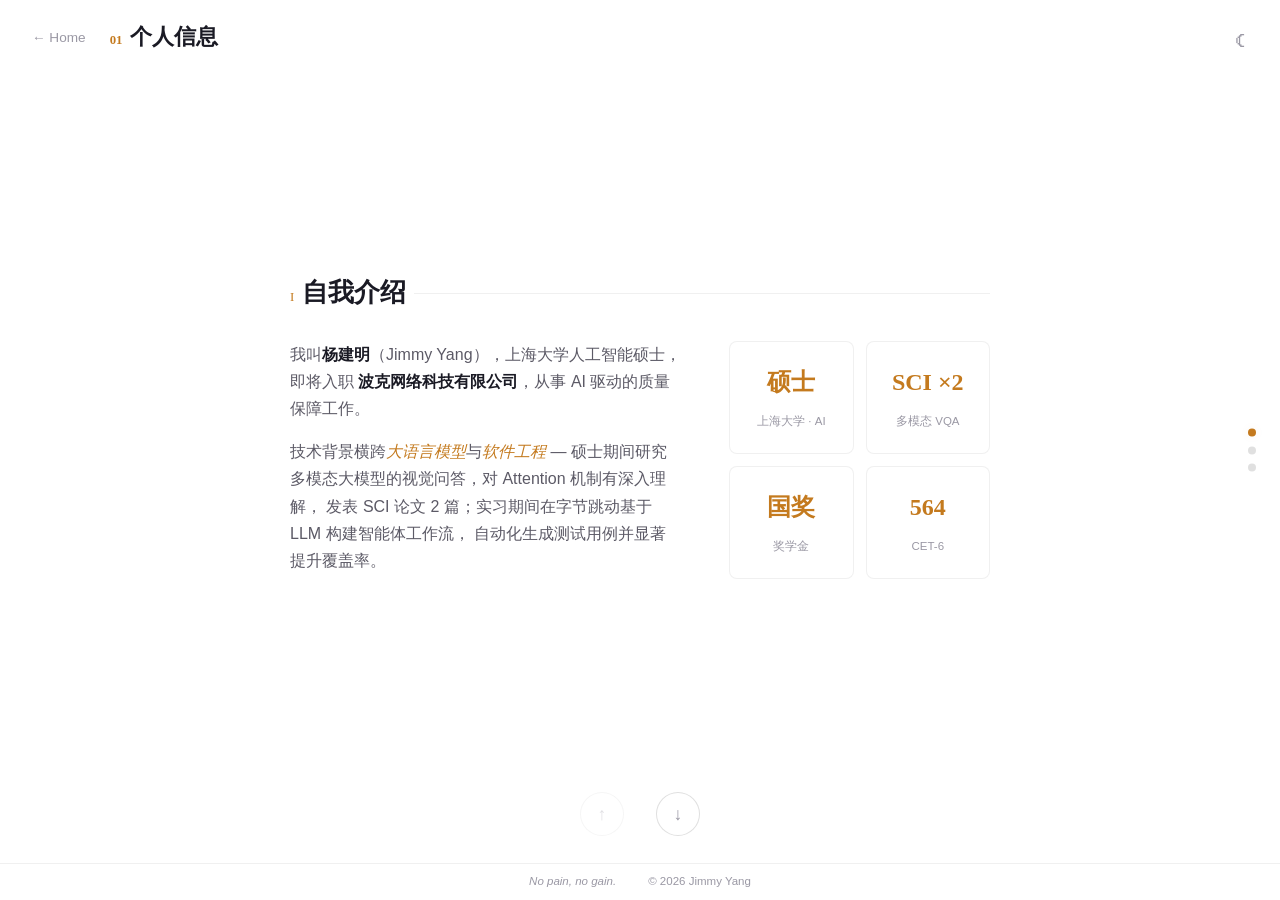
==== about/index.html @ aa7c5e82 "Remove Internship tag from about page" ====
<!DOCTYPE html>
<html lang="zh-CN" data-theme="light">
<head>
  <meta charset="UTF-8">
  <meta name="viewport" content="width=device-width, initial-scale=1.0">
  <title>Jimmy Yang — 个人信息</title>
  <link rel="stylesheet" href="../style.css">
</head>
<body class="slide-page">
  <button class="theme-toggle" aria-label="Toggle theme" id="themeToggle">
    <span class="theme-icon-dark">☀</span>
    <span class="theme-icon-light">☾</span>
  </button>

  <!-- Fixed header -->
  <header class="slide-header">
    <a href="../" class="sub-back">← Home</a>
    <h2 class="sub-section-title">
      <span class="sub-section-number">01</span>个人信息
    </h2>
  </header>

  <!-- Slide dots -->
  <div class="slide-dots" id="slideDots">
    <button class="slide-dot active" data-index="0" aria-label="Slide 1"></button>
    <button class="slide-dot" data-index="1" aria-label="Slide 2"></button>
    <button class="slide-dot" data-index="2" aria-label="Slide 3"></button>
  </div>

  <div class="slide-container" id="slideContainer">

    <!-- Slide 1: 自我介绍 -->
    <section class="slide" id="slide0">
      <div class="slide-inner">
        <h2 class="section-title">
          <span class="section-number">I</span>自我介绍
        </h2>
        <div class="about-grid">
          <div class="about-text">
            <p>
              我叫<strong>杨建明</strong>（Jimmy Yang），上海大学人工智能硕士，即将入职
              <strong>波克网络科技有限公司</strong>，从事 AI 驱动的质量保障工作。
            </p>
            <p>
              技术背景横跨<em>大语言模型</em>与<em>软件工程</em> &mdash;
              硕士期间研究多模态大模型的视觉问答，对 Attention 机制有深入理解，
              发表 SCI 论文 2 篇；实习期间在字节跳动基于 LLM 构建智能体工作流，
              自动化生成测试用例并显著提升覆盖率。
            </p>
          </div>
          <div class="about-stats">
            <div class="stat">
              <span class="stat-number">硕士</span>
              <span class="stat-label">上海大学 &middot; AI</span>
            </div>
            <div class="stat">
              <span class="stat-number">SCI &times;2</span>
              <span class="stat-label">多模态 VQA</span>
            </div>
            <div class="stat">
              <span class="stat-number">国奖</span>
              <span class="stat-label">奖学金</span>
            </div>
            <div class="stat">
              <span class="stat-number">564</span>
              <span class="stat-label">CET-6</span>
            </div>
          </div>
        </div>
      </div>
    </section>

    <!-- Slide 2: 教育经历 -->
    <section class="slide" id="slide1">
      <div class="slide-inner">
        <h2 class="section-title">
          <span class="section-number">II</span>教育经历
        </h2>
        <div class="timeline">
          <div class="timeline-item current">
            <div class="timeline-marker"></div>
            <div class="timeline-content">
              <h3>上海大学 &middot; 人工智能 硕士</h3>
              <p class="timeline-date">2023.09 &mdash; 2026.06</p>
              <p class="timeline-desc">
                研究方向：多模态大语言模型视觉问答（Training-free），对 Attention 机制有深入研究。
              </p>
              <div class="honor-item">“华为杯”第21届中国研究生数学建模竞赛 国家二等奖</div>
              <div class="honor-item">SCI 论文 2 篇 &mdash; 多模态 LLM 视觉问答方向</div>
            </div>
          </div>
          <div class="timeline-item">
            <div class="timeline-marker"></div>
            <div class="timeline-content">
              <h3>中国石油大学（华东）&middot; 数据科学与大数据技术 学士</h3>
              <p class="timeline-date">2019.09 &mdash; 2023.06</p>
              <p class="timeline-desc">偏数学应用统计方向，主修 Python 数据分析与机器学习。</p>
            </div>
          </div>
        </div>
      </div>
    </section>

    <!-- Slide 3: 实习经历 -->
    <section class="slide" id="slide2">
      <div class="slide-inner">
        <h2 class="section-title">
          <span class="section-number">III</span>实习经历
        </h2>
        <div class="timeline">
          <div class="timeline-item">
            <div class="timeline-marker"></div>
            <div class="timeline-content">
              <h3>大模型测试开发实习生</h3>
              <p class="timeline-org">字节跳动蜜柚网络科技（上海）有限公司</p>
              <p class="timeline-date">2025.11 &mdash; 2026.02</p>
              <p class="timeline-desc">
                基于 LLM 定制智能体工作流，自动生成高质量测试用例，显著提升测试覆盖率；
                参与大模型产品测试框架的设计与迭代。
              </p>
            </div>
          </div>
        </div>
        <div class="resume-cta" style="margin-top:3rem;">
          <p class="resume-cta-label">For Recruiters</p>
          <a href="../assets/pdf/future_resume_business.pdf" class="btn-resume" download>
            招聘 &middot; 获取简历
          </a>
        </div>
      </div>
    </section>

  </div>

  <!-- Navigation arrows -->
  <nav class="slide-nav">
    <button class="slide-arrow" id="arrowUp" disabled aria-label="Previous slide">↑</button>
    <button class="slide-arrow" id="arrowDown" aria-label="Next slide">↓</button>
  </nav>

  <footer class="global-footer">
    <span class="footer-motto">No pain, no gain.</span>
    <span class="footer-copy">&copy; 2026 Jimmy Yang</span>
  </footer>

  <script src="../script.js"></script>
  <script>
    const container = document.getElementById('slideContainer');
    const slides = container.querySelectorAll('.slide');
    const dots = document.querySelectorAll('.slide-dot');
    const arrowUp = document.getElementById('arrowUp');
    const arrowDown = document.getElementById('arrowDown');
    let current = 0;

    function goTo(index) {
      if (index < 0 || index >= slides.length) return;
      slides[index].scrollIntoView({ behavior: 'smooth' });
    }
    function updateUI() {
      const rect = container.getBoundingClientRect();
      const mid = rect.top + rect.height / 2;
      let active = 0;
      slides.forEach((s, i) => {
        const sr = s.getBoundingClientRect();
        if (sr.top <= mid && sr.bottom >= mid) active = i;
      });
      if (active !== current) {
        current = active;
        dots.forEach((d, i) => d.classList.toggle('active', i === current));
        arrowUp.disabled = current === 0;
        arrowDown.disabled = current === slides.length - 1;
      }
    }
    container.addEventListener('scroll', updateUI, { passive: true });
    arrowUp.addEventListener('click', () => { if (current > 0) goTo(current - 1); });
    arrowDown.addEventListener('click', () => { if (current < slides.length - 1) goTo(current + 1); });
    dots.forEach(dot => dot.addEventListener('click', () => goTo(parseInt(dot.dataset.index))));
    document.addEventListener('keydown', (e) => {
      if (e.key === 'ArrowDown' || e.key === 'ArrowRight') { e.preventDefault(); if (current < slides.length - 1) goTo(current + 1); }
      if (e.key === 'ArrowUp' || e.key === 'ArrowLeft') { e.preventDefault(); if (current > 0) goTo(current - 1); }
    });
  </script>
</body>
</html>
---- style.css ----
/* ============================================================
   Jimmy Yang · Personal Hub
   Design: Cosmic — immersive particle universe
   ============================================================ */

/* --- CSS Variables (Theme) --------------------------------- */
:root {
  --bg: #0d0d14;
  --bg-elevated: #15151f;
  --bg-card: #1a1a28;
  --text-primary: #e6e4e0;
  --text-secondary: #8a8894;
  --text-muted: #5c5a66;
  --accent: #e8993a;
  --accent-glow: rgba(232, 153, 58, 0.15);
  --accent-subtle: rgba(232, 153, 58, 0.07);
  --border: rgba(255, 255, 255, 0.06);
  --border-strong: rgba(255, 255, 255, 0.1);
  --shadow-lg: 0 8px 32px rgba(0,0,0,0.5);
  --grid-color: rgba(255,255,255,0.015);
  --code-bg: rgba(232, 153, 58, 0.08);
  --code-text: #e8993a;
  --tag-bg: rgba(255,255,255,0.04);
  --tag-text: #b0aeb8;
}

[data-theme="light"] {
  --bg: #faf8f5;
  --bg-elevated: #f3f0eb;
  --bg-card: #ffffff;
  --text-primary: #1a1a24;
  --text-secondary: #5c5a66;
  --text-muted: #9a98a4;
  --accent: #c47a1e;
  --accent-glow: rgba(196, 122, 30, 0.08);
  --accent-subtle: rgba(196, 122, 30, 0.05);
  --border: rgba(0, 0, 0, 0.06);
  --border-strong: rgba(0, 0, 0, 0.12);
  --shadow-lg: 0 8px 32px rgba(0,0,0,0.08);
  --grid-color: rgba(0,0,0,0.015);
  --code-bg: rgba(196, 122, 30, 0.08);
  --code-text: #9b5e14;
  --tag-bg: rgba(0,0,0,0.04);
  --tag-text: #5c5a66;
}

/* --- Reset & Base ------------------------------------------ */
*, *::before, *::after { box-sizing: border-box; margin: 0; padding: 0; }

html { scroll-behavior: smooth; }

body {
  font-family: 'Microsoft YaHei', 'PingFang SC', 'Hiragino Sans GB', 'Segoe UI', sans-serif;
  background: var(--bg-card);
  color: var(--text-primary);
  line-height: 1.7;
  min-height: 100vh;
  overflow-x: hidden;
  transition: background 0.45s ease, color 0.45s ease;
}
body.cosmic { background: #000; transition: none; }

a { color: var(--accent); text-decoration: none; transition: opacity 0.2s; }
a:hover { opacity: 0.8; }
strong { color: var(--text-primary); font-weight: 600; }
em { font-style: italic; color: var(--accent); }

/* --- Typography -------------------------------------------- */
h1, h2, h3 {
  font-family: Georgia, 'Times New Roman', 'KaiTi', 'STKaiti', serif;
  line-height: 1.2;
}

/* ============================================================
   COSMIC HOMEPAGE
   ============================================================ */

/* Canvas */
#cosmicCanvas {
  position: fixed;
  inset: 0;
  z-index: 0;
  background: #000;
}

/* Text Overlay */
#overlay {
  position: fixed;
  inset: 0;
  z-index: 1;
  display: flex;
  flex-direction: column;
  align-items: center;
  justify-content: center;
  pointer-events: none;
  padding: 2rem;
}

.type-line {
  opacity: 0;
  transition: opacity 0.4s ease;
  text-align: center;
}
.type-line.visible { opacity: 1; }
.type-line.mono {
  font-family: Consolas, 'Courier New', monospace;
  font-size: 1rem;
  color: rgba(255,255,255,0.65);
  letter-spacing: 0.08em;
  min-height: 1.5em;
}
.type-line.serif {
  font-family: Georgia, 'Times New Roman', serif;
  font-size: clamp(2.5rem, 5vw, 4rem);
  font-weight: 700;
  color: #fff;
  letter-spacing: -0.02em;
  margin: 0.3rem 0;
}
.type-line.accent {
  color: var(--accent);
  font-size: 1.1rem;
  letter-spacing: 0.12em;
  text-transform: uppercase;
}

/* Blinking cursor */
.type-line.typing::after {
  content: '_';
  animation: blink 0.8s step-end infinite;
  color: var(--accent);
}
.type-line.typing.mono::after { color: var(--text-muted); }
.type-line.typing.serif::after { color: var(--accent); margin-left: 0.1em; }
@keyframes blink {
  50% { opacity: 0; }
}

/* Nebula Labels */
#nebulaLabels {
  position: fixed;
  inset: 0;
  z-index: 2;
  pointer-events: none;
}
.nebula-label {
  position: absolute;
  transform: translate(-50%, -50%);
  pointer-events: auto;
  cursor: pointer;
  opacity: 0;
  transition: opacity 0.8s ease, text-shadow 0.4s ease;
  font-family: 'Microsoft YaHei', 'PingFang SC', sans-serif;
  font-size: 0.85rem;
  font-weight: 700;
  color: #fff;
  letter-spacing: 0.06em;
  text-align: center;
  white-space: nowrap;
  text-shadow: 0 0 12px rgba(255,255,255,0.5), 0 0 30px rgba(255,255,255,0.2);
}
.nebula-label.visible { opacity: 0.9; }
.nebula-label:hover {
  opacity: 1;
  text-shadow: 0 0 20px #fff, 0 0 50px currentColor, 0 0 80px currentColor;
}

/* Screen Shake */
@keyframes shake {
  0%, 100% { transform: translate(0); }
  10% { transform: translate(-6px, 4px); }
  20% { transform: translate(6px, -3px); }
  30% { transform: translate(-4px, -2px); }
  40% { transform: translate(4px, 3px); }
  50% { transform: translate(-2px, -4px); }
  60% { transform: translate(2px, 2px); }
  70% { transform: translate(-3px, 1px); }
  80% { transform: translate(3px, -1px); }
  90% { transform: translate(-1px, -3px); }
}
.shaking {
  animation: shake 0.5s ease-out;
}

/* ============================================================
   THEME TOGGLE — icon only, no circle
   ============================================================ */
.theme-toggle {
  position: fixed;
  top: 1.5rem;
  right: 1.5rem;
  z-index: 1000;
  border: none;
  background: none;
  cursor: pointer;
  font-size: 1.3rem;
  display: flex;
  align-items: center;
  justify-content: center;
  width: 2rem;
  height: 2rem;
  transition: transform 0.25s, color 0.25s;
  color: var(--text-muted);
}
.theme-icon-dark, .theme-icon-light {
  position: absolute;
  transition: opacity 0.3s ease;
}
.theme-toggle:hover {
  transform: scale(1.2);
  color: var(--accent);
}
.theme-toggle::after {
  content: '';
  position: absolute;
  inset: -6px;
  border-radius: 50%;
  background: var(--accent);
  opacity: 0;
  transform: scale(0.8);
  transition: transform 0.5s ease, opacity 0.5s ease;
  z-index: -1;
}
.theme-toggle:active::after {
  transform: scale(3.5);
  opacity: 0.12;
}
.theme-icon-dark, .theme-icon-light {
  transition: opacity 0.3s ease;
}
[data-theme="dark"] .theme-icon-light { opacity: 0; pointer-events: none; }
[data-theme="light"] .theme-icon-dark { opacity: 0; pointer-events: none; }

/* ============================================================
   SUB-PAGE SHARED STYLES
   ============================================================ */
.sub-page {
  max-width: 800px;
  margin: 0 auto;
  padding: 2rem 1.5rem;
  transition: color 0.4s ease;
}
.sub-page * {
  transition: background 0.4s ease, color 0.4s ease, border-color 0.4s ease;
}
.sub-header {
  display: flex;
  align-items: center;
  gap: 1.5rem;
  margin-bottom: 3rem;
  padding-bottom: 1.5rem;
  border-bottom: 1px solid var(--border);
}
.sub-back {
  font-size: 0.85rem;
  color: var(--text-muted);
  transition: color 0.2s;
  white-space: nowrap;
}
.sub-back:hover { color: var(--accent); opacity: 1; }
.sub-section-title {
  font-family: Georgia, 'Times New Roman', serif;
  font-size: 1.6rem;
  color: var(--text-primary);
}
.sub-section-number {
  font-size: 0.8rem;
  color: var(--accent);
  margin-right: 0.5rem;
}

/* Section title with decorative line */
.section-title {
  font-size: 1.6rem;
  font-weight: 700;
  margin-bottom: 2rem;
  display: flex;
  align-items: baseline;
  gap: 0.5rem;
  color: var(--text-primary);
}
.section-title .section-number {
  font-size: 0.8rem;
  color: var(--accent);
  font-weight: 400;
}
.section-title::after {
  content: '';
  flex: 1;
  height: 1px;
  background: var(--border);
  align-self: center;
}

/* About intro grid */
.about-grid {
  display: grid;
  grid-template-columns: 1.5fr 1fr;
  gap: 3rem;
  align-items: start;
  margin-bottom: 3rem;
}
.about-text p {
  color: var(--text-secondary);
  margin-bottom: 1rem;
  font-size: 1rem;
}
.about-stats {
  display: grid;
  grid-template-columns: 1fr 1fr;
  gap: 0.75rem;
}
.stat {
  text-align: center;
  padding: 1.25rem 0.75rem;
  background: var(--bg-card);
  border: 1px solid var(--border);
  border-radius: 8px;
  transition: border-color 0.3s;
}
.stat:hover { border-color: var(--accent); }
.stat .stat-number {
  display: block;
  font-family: Georgia, 'Times New Roman', serif;
  font-size: 1.5rem;
  font-weight: 700;
  color: var(--accent);
  margin-bottom: 0.2rem;
}
.stat .stat-label {
  font-size: 0.72rem;
  color: var(--text-muted);
}

/* Timeline */
.timeline {
  position: relative;
  padding-left: 1.5rem;
  border-left: 1px solid var(--border);
  margin-left: 0.5rem;
}
.timeline-item {
  position: relative;
  padding-bottom: 2rem;
}
.timeline-item:last-child { padding-bottom: 0; }
.timeline-content h3 {
  font-size: 1.15rem;
  font-weight: 600;
  margin-bottom: 0.2rem;
}
.timeline-marker {
  position: absolute;
  left: -1.85rem;
  top: 0.35rem;
  width: 10px;
  height: 10px;
  border-radius: 50%;
  background: var(--bg-card);
  border: 2px solid var(--border-strong);
  transition: all 0.3s;
}
.timeline-item.current .timeline-marker {
  background: var(--accent);
  border-color: var(--accent);
  box-shadow: 0 0 8px var(--accent-glow);
}
.timeline-date {
  font-size: 0.78rem;
  color: var(--text-muted);
  margin-bottom: 0.3rem;
}
.timeline-title {
  font-family: Georgia, 'Times New Roman', serif;
  font-size: 1.05rem;
  margin-bottom: 0.15rem;
}
.timeline-org {
  color: var(--accent);
  font-size: 0.88rem;
  margin-bottom: 0.4rem;
}
.timeline-desc {
  color: var(--text-secondary);
  font-size: 0.88rem;
  line-height: 1.6;
}
.timeline-tag {
  display: inline-block;
  font-size: 0.7rem;
  padding: 0.2rem 0.6rem;
  border-radius: 3px;
  background: var(--tag-bg);
  color: var(--tag-text);
  margin-bottom: 0.5rem;
  text-transform: uppercase;
  letter-spacing: 0.05em;
}

/* Honor items */
.honor-item {
  display: flex;
  align-items: baseline;
  gap: 0.6rem;
  padding: 0.35rem 0;
  color: var(--text-secondary);
  font-size: 0.88rem;
}
.honor-item::before {
  content: '\25C6';
  font-size: 0.4rem;
  color: var(--accent);
  flex-shrink: 0;
  position: relative;
  top: -0.15rem;
}

/* Resume CTA */
.resume-cta {
  text-align: center;
  margin-top: 3.5rem;
  padding-top: 2.5rem;
  border-top: 1px solid var(--border);
}
.resume-cta-label {
  font-size: 0.7rem;
  color: var(--text-muted);
  text-transform: uppercase;
  letter-spacing: 0.1em;
  margin-bottom: 1rem;
}
.resume-cta .btn-resume {
  display: inline-flex;
  align-items: center;
  gap: 0.5rem;
  padding: 0.8rem 2.2rem;
  background: transparent;
  color: var(--accent) !important;
  border: 1px solid var(--accent);
  border-radius: 4px;
  font-size: 0.9rem;
  font-weight: 500;
  transition: all 0.3s;
  cursor: pointer;
  font-family: 'Microsoft YaHei', sans-serif;
  letter-spacing: 0.03em;
}
.resume-cta .btn-resume:hover {
  background: var(--accent);
  color: #fff !important;
  box-shadow: 0 4px 20px var(--accent-glow);
  opacity: 1 !important;
}

/* Sub-page content block */
.content-block {
  margin-bottom: 2.5rem;
}
.content-block h3 {
  font-size: 1.1rem;
  color: var(--accent);
  margin-bottom: 0.75rem;
}
.content-block p {
  color: var(--text-secondary);
  font-size: 0.95rem;
  line-height: 1.8;
  margin-bottom: 0.5rem;
}

/* Tag pills */
.tag {
  display: inline-block;
  padding: 0.25rem 0.65rem;
  font-size: 0.78rem;
  background: var(--tag-bg);
  color: var(--tag-text);
  border-radius: 4px;
  border: 1px solid var(--border);
  margin: 0.15rem;
}

/* Cards grid */
.card-grid {
  display: grid;
  grid-template-columns: 1fr 1fr;
  gap: 1rem;
}
.card {
  padding: 1.5rem;
  background: var(--bg-card);
  border: 1px solid var(--border);
  border-radius: 8px;
  transition: all 0.25s;
}
.card:hover { border-color: var(--accent); transform: translateY(-1px); }
.card h3 {
  font-family: Georgia, 'Times New Roman', serif;
  font-size: 1rem;
  margin-bottom: 0.5rem;
  color: var(--text-primary);
}
.card p { font-size: 0.85rem; color: var(--text-muted); line-height: 1.5; }

/* Placeholder */
.placeholder {
  text-align: center;
  padding: 3rem 1.5rem;
  color: var(--text-muted);
}
.placeholder-icon { font-size: 2.5rem; margin-bottom: 1rem; }
.placeholder h2 { font-size: 1.3rem; margin-bottom: 0.5rem; }
.placeholder p { font-size: 0.9rem; }

/* Stats grid */
.stats-grid {
  display: grid;
  grid-template-columns: repeat(4, 1fr);
  gap: 0.75rem;
  margin: 1.5rem 0;
}
.stat-item {
  text-align: center;
  padding: 1rem 0.5rem;
  background: var(--bg-card);
  border: 1px solid var(--border);
  border-radius: 6px;
}
.stat-number {
  display: block;
  font-family: Georgia, 'Times New Roman', serif;
  font-size: 1.5rem;
  font-weight: 700;
  color: var(--accent);
}
.stat-label {
  font-size: 0.72rem;
  color: var(--text-muted);
}

/* Global fixed footer bar */
.global-footer {
  position: fixed;
  bottom: 0;
  left: 0;
  right: 0;
  z-index: 100;
  display: flex;
  justify-content: center;
  align-items: center;
  gap: 2rem;
  padding: 0.5rem 1.5rem;
  font-size: 0.72rem;
  color: var(--text-muted);
  border-top: 1px solid var(--border);
  background: var(--bg-card);
  transition: background 0.4s ease, color 0.4s ease, border-color 0.4s ease;
}
.global-footer .footer-motto {
  font-style: italic;
}
.global-footer .footer-copy {
  font-variant-numeric: tabular-nums;
}
/* Transparent footer on cosmic homepage */
body.cosmic .global-footer {
  background: rgba(0,0,0,0.5);
  backdrop-filter: blur(6px);
  border-top: 1px solid rgba(255,255,255,0.06);
  color: rgba(255,255,255,0.35);
}

/* Sub-page bottom padding so content isn't hidden behind fixed footer */
.sub-page {
  padding-bottom: 3.5rem;
}

/* ============================================================
   PPT-STYLE SLIDE PAGES (about page)
   ============================================================ */
.slide-page {
  overflow: hidden;
  height: 100vh;
}
.slide-container {
  height: 100vh;
  overflow-y: scroll;
  scroll-snap-type: y mandatory;
  scroll-behavior: smooth;
}
.slide-container::-webkit-scrollbar { display: none; }
.slide {
  scroll-snap-align: start;
  min-height: 100vh;
  display: flex;
  align-items: center;
  justify-content: center;
  padding: 5rem 2rem 4rem;
}
.slide-inner {
  max-width: 700px;
  width: 100%;
}

/* Slide navigation arrows */
.slide-nav {
  position: fixed;
  bottom: 4rem;
  left: 50%;
  transform: translateX(-50%);
  z-index: 50;
  display: flex;
  gap: 2rem;
}
.slide-arrow {
  width: 44px;
  height: 44px;
  border-radius: 50%;
  border: 1px solid var(--border-strong);
  background: var(--bg-card);
  color: var(--text-muted);
  cursor: pointer;
  display: flex;
  align-items: center;
  justify-content: center;
  font-size: 1.1rem;
  transition: all 0.25s;
}
.slide-arrow:hover {
  border-color: var(--accent);
  color: var(--accent);
}
.slide-arrow:disabled {
  opacity: 0.3;
  cursor: default;
}
.slide-arrow:disabled:hover {
  border-color: var(--border-strong);
  color: var(--text-muted);
}

/* Fixed header bar for slide pages */
.slide-header {
  position: fixed;
  top: 0;
  left: 0;
  right: 0;
  z-index: 50;
  display: flex;
  align-items: center;
  gap: 1.5rem;
  padding: 1.5rem 2rem;
  background: linear-gradient(to bottom, var(--bg-card) 60%, transparent);
  transition: background 0.4s ease;
}
.slide-header .sub-back {
  font-size: 0.85rem;
  color: var(--text-muted);
  transition: color 0.2s;
  white-space: nowrap;
  text-decoration: none;
}
.slide-header .sub-back:hover { color: var(--accent); }
.slide-header .sub-section-title {
  font-family: Georgia, 'Times New Roman', serif;
  font-size: 1.4rem;
  color: var(--text-primary);
}
.slide-header .sub-section-number {
  font-size: 0.8rem;
  color: var(--accent);
  margin-right: 0.5rem;
}

/* Slide dots indicator */
.slide-dots {
  position: fixed;
  right: 1.5rem;
  top: 50%;
  transform: translateY(-50%);
  z-index: 50;
  display: flex;
  flex-direction: column;
  gap: 0.6rem;
}
.slide-dot {
  width: 8px;
  height: 8px;
  border-radius: 50%;
  background: var(--border-strong);
  transition: all 0.3s;
  cursor: pointer;
  border: none;
  padding: 0;
}
.slide-dot.active {
  background: var(--accent);
  box-shadow: 0 0 8px var(--accent-glow);
}

/* --- Animations -------------------------------------------- */
@keyframes fadeIn {
  from { opacity: 0; transform: translateY(10px); }
  to   { opacity: 1; transform: translateY(0); }
}

/* --- Responsive -------------------------------------------- */
@media (max-width: 768px) {
  .type-line.mono { font-size: 0.85rem; }
  .type-line.serif { font-size: clamp(1.8rem, 8vw, 2.8rem); }
  .type-line.accent { font-size: 0.95rem; }
  .nebula-label { font-size: 0.75rem; padding: 0.4rem 0.75rem; }
  .about-grid { grid-template-columns: 1fr; gap: 2rem; }
  .card-grid { grid-template-columns: 1fr; }
  .stats-grid { grid-template-columns: repeat(2, 1fr); }
}
@media (max-width: 480px) {
  .sub-header { flex-direction: column; align-items: flex-start; gap: 0.5rem; }
  .stats-grid { grid-template-columns: 1fr 1fr; }
  .about-stats { grid-template-columns: 1fr 1fr; }
}
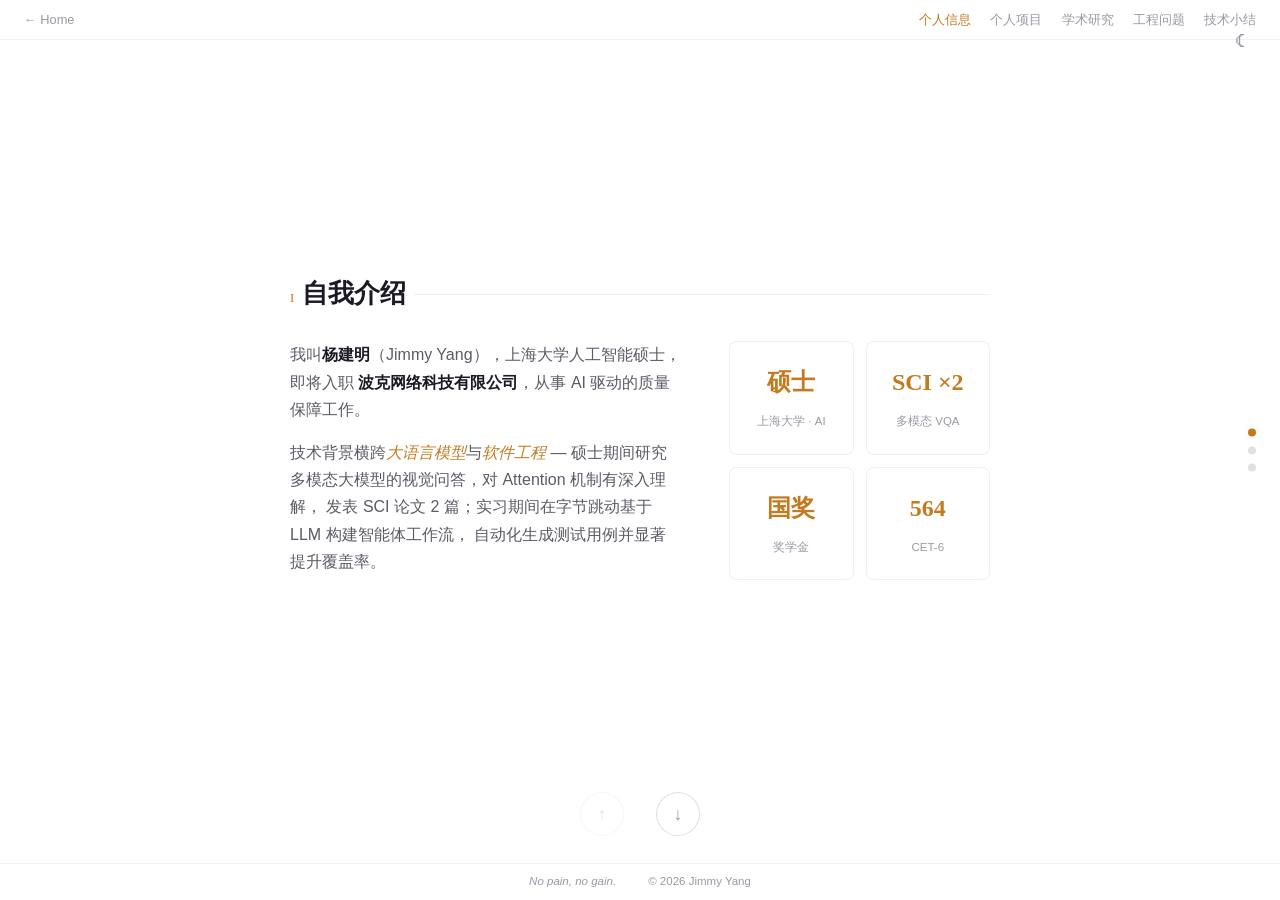
==== commit 5c7da4b8: "🧭 Unified global nav bar: ← Home + cross-links on all sub-pages" ====
--- a/about/index.html
+++ b/about/index.html
@@ -12,13 +12,17 @@
     <span class="theme-icon-light">☾</span>
   </button>
 
-  <!-- Fixed header -->
-  <header class="slide-header">
-    <a href="../" class="sub-back">← Home</a>
-    <h2 class="sub-section-title">
-      <span class="sub-section-number">01</span>个人信息
-    </h2>
-  </header>
+  <!-- Global nav -->
+  <nav class="global-nav">
+    <a href="../" class="global-nav-home">← Home</a>
+    <div class="global-nav-links">
+      <a href="../about/" class="active">个人信息</a>
+      <a href="../projects/">个人项目</a>
+      <a href="../research/">学术研究</a>
+      <a href="../engineering/">工程问题</a>
+      <a href="../notes/">技术小结</a>
+    </div>
+  </nav>
 
   <!-- Slide dots -->
   <div class="slide-dots" id="slideDots">
--- a/style.css
+++ b/style.css
@@ -639,38 +639,54 @@
   color: var(--text-muted);
 }
 
-/* Fixed header bar for slide pages */
-.slide-header {
+/* ============================================================
+   GLOBAL NAVIGATION BAR (all sub-pages)
+   ============================================================ */
+.global-nav {
   position: fixed;
   top: 0;
   left: 0;
   right: 0;
-  z-index: 50;
-  display: flex;
-  align-items: center;
-  gap: 1.5rem;
-  padding: 1.5rem 2rem;
-  background: linear-gradient(to bottom, var(--bg-card) 60%, transparent);
-  transition: background 0.4s ease;
-}
-.slide-header .sub-back {
-  font-size: 0.85rem;
-  color: var(--text-muted);
+  z-index: 100;
+  display: flex;
+  align-items: center;
+  justify-content: space-between;
+  padding: 0.55rem 1.5rem;
+  background: var(--bg-card);
+  border-bottom: 1px solid var(--border);
+  font-size: 0.8rem;
+  transition: background 0.4s ease, border-color 0.4s ease;
+}
+.global-nav a {
+  color: var(--text-muted);
+  text-decoration: none;
   transition: color 0.2s;
+}
+.global-nav a:hover { color: var(--accent); opacity: 1; }
+
+.global-nav-home {
+  display: flex;
+  align-items: center;
+  gap: 0.3rem;
   white-space: nowrap;
-  text-decoration: none;
-}
-.slide-header .sub-back:hover { color: var(--accent); }
-.slide-header .sub-section-title {
-  font-family: Georgia, 'Times New Roman', serif;
-  font-size: 1.4rem;
-  color: var(--text-primary);
-}
-.slide-header .sub-section-number {
-  font-size: 0.8rem;
-  color: var(--accent);
-  margin-right: 0.5rem;
-}
+}
+.global-nav-links {
+  display: flex;
+  align-items: center;
+  gap: 1.2rem;
+}
+.global-nav-links a.active {
+  color: var(--accent);
+  pointer-events: none;
+}
+
+/* Push slide content below nav */
+.slide-page .slide-container {
+  padding-top: 2.8rem;
+}
+
+/* Remove old sub-page header styles when using global nav */
+.slide-page .sub-header { display: none; }
 
 /* Slide dots indicator */
 .slide-dots {
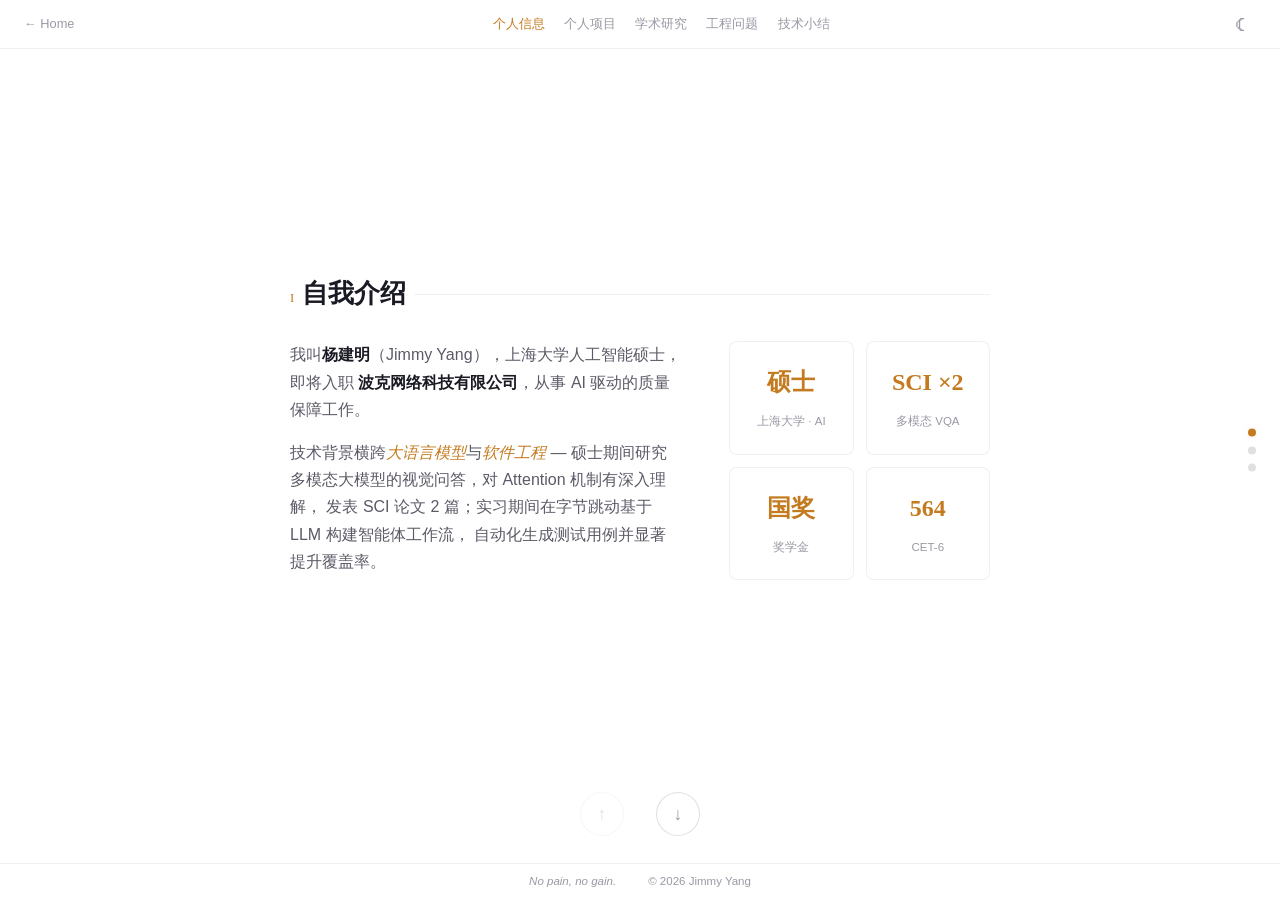
==== commit 507dd470: "🧭 Nav bar v2: theme toggle inside nav, links centered, page enter animations" ====
--- a/about/index.html
+++ b/about/index.html
@@ -7,12 +7,6 @@
   <link rel="stylesheet" href="../style.css">
 </head>
 <body class="slide-page">
-  <button class="theme-toggle" aria-label="Toggle theme" id="themeToggle">
-    <span class="theme-icon-dark">☀</span>
-    <span class="theme-icon-light">☾</span>
-  </button>
-
-  <!-- Global nav -->
   <nav class="global-nav">
     <a href="../" class="global-nav-home">← Home</a>
     <div class="global-nav-links">
@@ -22,6 +16,10 @@
       <a href="../engineering/">工程问题</a>
       <a href="../notes/">技术小结</a>
     </div>
+    <button class="theme-toggle" aria-label="Toggle theme" id="themeToggle">
+      <span class="theme-icon-dark">☀</span>
+      <span class="theme-icon-light">☾</span>
+    </button>
   </nav>
 
   <!-- Slide dots -->
--- a/style.css
+++ b/style.css
@@ -650,18 +650,14 @@
   z-index: 100;
   display: flex;
   align-items: center;
-  justify-content: space-between;
-  padding: 0.55rem 1.5rem;
+  padding: 0.5rem 1.5rem;
   background: var(--bg-card);
   border-bottom: 1px solid var(--border);
   font-size: 0.8rem;
   transition: background 0.4s ease, border-color 0.4s ease;
-}
-.global-nav a {
-  color: var(--text-muted);
-  text-decoration: none;
-  transition: color 0.2s;
-}
+  animation: fadeDown 0.5s ease both;
+}
+.global-nav a { color: var(--text-muted); text-decoration: none; transition: color 0.2s; }
 .global-nav a:hover { color: var(--accent); opacity: 1; }
 
 .global-nav-home {
@@ -669,20 +665,51 @@
   align-items: center;
   gap: 0.3rem;
   white-space: nowrap;
+  margin-right: 1.5rem;
 }
 .global-nav-links {
   display: flex;
   align-items: center;
   gap: 1.2rem;
+  flex: 1;
+  justify-content: center;
 }
 .global-nav-links a.active {
   color: var(--accent);
   pointer-events: none;
+}
+
+/* Theme toggle inside nav — overrides fixed positioning */
+.global-nav .theme-toggle {
+  position: static;
+  margin-left: auto;
+  flex-shrink: 0;
 }
 
 /* Push slide content below nav */
 .slide-page .slide-container {
   padding-top: 2.8rem;
+}
+
+/* --- Page Enter Animations --------------------------------- */
+@keyframes fadeDown {
+  from { opacity: 0; transform: translateY(-16px); }
+  to   { opacity: 1; transform: translateY(0); }
+}
+@keyframes fadeUp {
+  from { opacity: 0; transform: translateY(20px); }
+  to   { opacity: 1; transform: translateY(0); }
+}
+@keyframes fadeIn {
+  from { opacity: 0; }
+  to   { opacity: 1; }
+}
+
+.sub-page {
+  animation: fadeUp 0.6s 0.12s ease both;
+}
+.global-footer {
+  animation: fadeUp 0.5s 0.25s ease both;
 }
 
 /* Remove old sub-page header styles when using global nav */
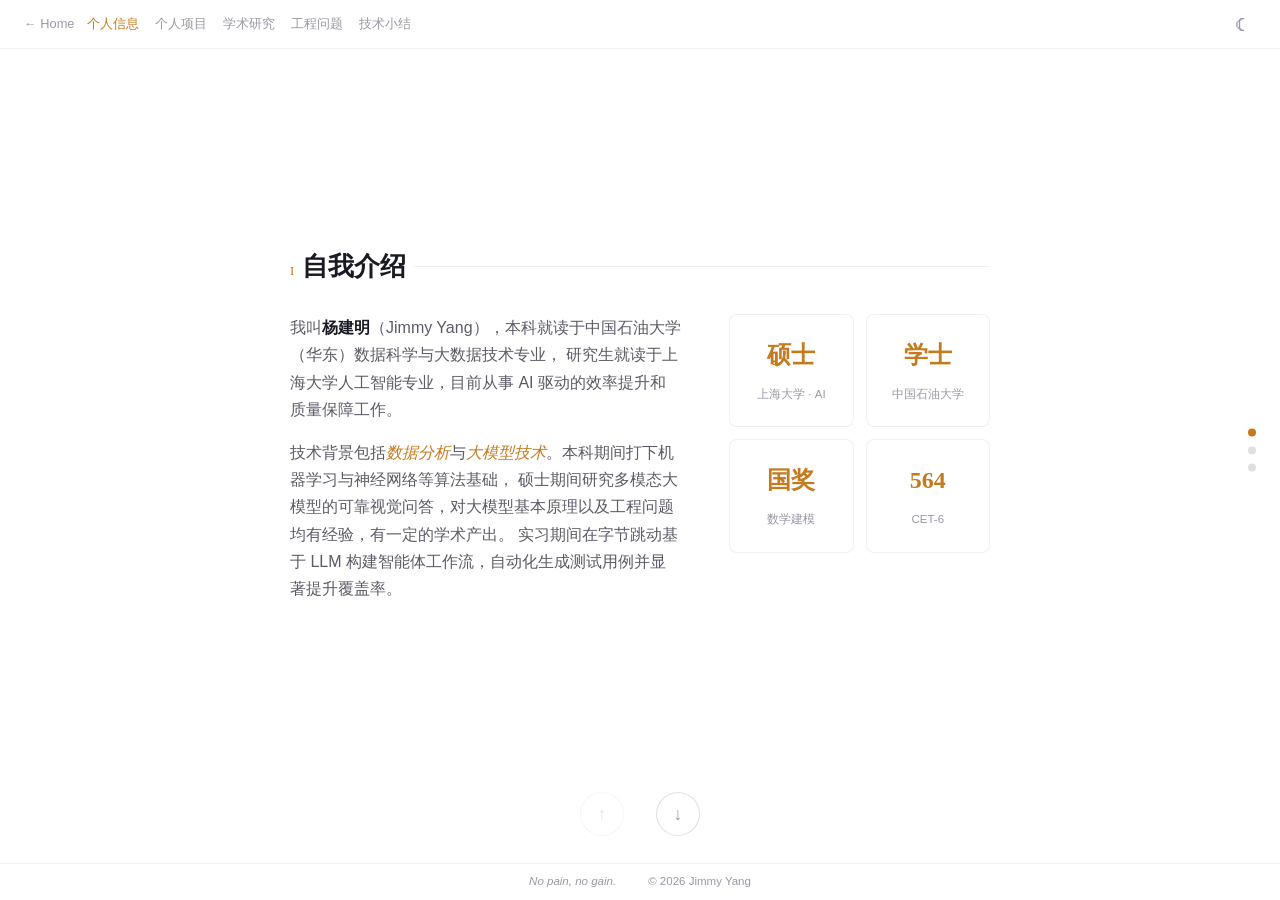
==== commit 7225ce71: "📝 Update about page: new intro, research direction, work experience with Boke" ====
--- a/about/index.html
+++ b/about/index.html
@@ -22,7 +22,6 @@
     </button>
   </nav>
 
-  <!-- Slide dots -->
   <div class="slide-dots" id="slideDots">
     <button class="slide-dot active" data-index="0" aria-label="Slide 1"></button>
     <button class="slide-dot" data-index="1" aria-label="Slide 2"></button>
@@ -40,14 +39,13 @@
         <div class="about-grid">
           <div class="about-text">
             <p>
-              我叫<strong>杨建明</strong>（Jimmy Yang），上海大学人工智能硕士，即将入职
-              <strong>波克网络科技有限公司</strong>，从事 AI 驱动的质量保障工作。
+              我叫<strong>杨建明</strong>（Jimmy Yang），本科就读于中国石油大学（华东）数据科学与大数据技术专业，
+              研究生就读于上海大学人工智能专业，目前从事 AI 驱动的效率提升和质量保障工作。
             </p>
             <p>
-              技术背景横跨<em>大语言模型</em>与<em>软件工程</em> &mdash;
-              硕士期间研究多模态大模型的视觉问答，对 Attention 机制有深入理解，
-              发表 SCI 论文 2 篇；实习期间在字节跳动基于 LLM 构建智能体工作流，
-              自动化生成测试用例并显著提升覆盖率。
+              技术背景包括<em>数据分析</em>与<em>大模型技术</em>。本科期间打下机器学习与神经网络等算法基础，
+              硕士期间研究多模态大模型的可靠视觉问答，对大模型基本原理以及工程问题均有经验，有一定的学术产出。
+              实习期间在字节跳动基于 LLM 构建智能体工作流，自动化生成测试用例并显著提升覆盖率。
             </p>
           </div>
           <div class="about-stats">
@@ -56,12 +54,12 @@
               <span class="stat-label">上海大学 &middot; AI</span>
             </div>
             <div class="stat">
-              <span class="stat-number">SCI &times;2</span>
-              <span class="stat-label">多模态 VQA</span>
+              <span class="stat-number">学士</span>
+              <span class="stat-label">中国石油大学</span>
             </div>
             <div class="stat">
               <span class="stat-number">国奖</span>
-              <span class="stat-label">奖学金</span>
+              <span class="stat-label">数学建模</span>
             </div>
             <div class="stat">
               <span class="stat-number">564</span>
@@ -85,10 +83,9 @@
               <h3>上海大学 &middot; 人工智能 硕士</h3>
               <p class="timeline-date">2023.09 &mdash; 2026.06</p>
               <p class="timeline-desc">
-                研究方向：多模态大语言模型视觉问答（Training-free），对 Attention 机制有深入研究。
+                研究方向：面向视觉信息可靠利用的多模态细粒度推理方法研究。
               </p>
-              <div class="honor-item">“华为杯”第21届中国研究生数学建模竞赛 国家二等奖</div>
-              <div class="honor-item">SCI 论文 2 篇 &mdash; 多模态 LLM 视觉问答方向</div>
+              <div class="honor-item">"华为杯"第21届中国研究生数学建模竞赛 国家二等奖</div>
             </div>
           </div>
           <div class="timeline-item">
@@ -96,20 +93,28 @@
             <div class="timeline-content">
               <h3>中国石油大学（华东）&middot; 数据科学与大数据技术 学士</h3>
               <p class="timeline-date">2019.09 &mdash; 2023.06</p>
-              <p class="timeline-desc">偏数学应用统计方向，主修 Python 数据分析与机器学习。</p>
+              <p class="timeline-desc">主修 Python 数据分析与机器学习，打下扎实的算法与工程基础。</p>
             </div>
           </div>
         </div>
       </div>
     </section>
 
-    <!-- Slide 3: 实习经历 -->
+    <!-- Slide 3: 工作经历 -->
     <section class="slide" id="slide2">
       <div class="slide-inner">
         <h2 class="section-title">
-          <span class="section-number">III</span>实习经历
+          <span class="section-number">III</span>工作经历
         </h2>
         <div class="timeline">
+          <div class="timeline-item current">
+            <div class="timeline-marker"></div>
+            <div class="timeline-content">
+              <h3>AI 测试开发</h3>
+              <p class="timeline-org">波克网络科技有限公司</p>
+              <p class="timeline-date">2026.06 &mdash; 至今</p>
+            </div>
+          </div>
           <div class="timeline-item">
             <div class="timeline-marker"></div>
             <div class="timeline-content">
@@ -134,7 +139,6 @@
 
   </div>
 
-  <!-- Navigation arrows -->
   <nav class="slide-nav">
     <button class="slide-arrow" id="arrowUp" disabled aria-label="Previous slide">↑</button>
     <button class="slide-arrow" id="arrowDown" aria-label="Next slide">↓</button>
--- a/style.css
+++ b/style.css
@@ -168,15 +168,16 @@
 /* Screen Shake */
 @keyframes shake {
   0%, 100% { transform: translate(0); }
-  10% { transform: translate(-6px, 4px); }
-  20% { transform: translate(6px, -3px); }
-  30% { transform: translate(-4px, -2px); }
-  40% { transform: translate(4px, 3px); }
-  50% { transform: translate(-2px, -4px); }
-  60% { transform: translate(2px, 2px); }
-  70% { transform: translate(-3px, 1px); }
-  80% { transform: translate(3px, -1px); }
-  90% { transform: translate(-1px, -3px); }
+  8%  { transform: translate(-16px, 10px); }
+  16% { transform: translate(14px, -8px); }
+  24% { transform: translate(-10px, -6px); }
+  32% { transform: translate(12px, 8px); }
+  40% { transform: translate(-8px, -12px); }
+  50% { transform: translate(6px, 6px); }
+  60% { transform: translate(-14px, 3px); }
+  70% { transform: translate(10px, -4px); }
+  80% { transform: translate(-6px, -2px); }
+  90% { transform: translate(4px, 2px); }
 }
 .shaking {
   animation: shake 0.5s ease-out;
@@ -665,14 +666,12 @@
   align-items: center;
   gap: 0.3rem;
   white-space: nowrap;
-  margin-right: 1.5rem;
+  margin-right: 0.75rem;
 }
 .global-nav-links {
   display: flex;
   align-items: center;
-  gap: 1.2rem;
-  flex: 1;
-  justify-content: center;
+  gap: 1rem;
 }
 .global-nav-links a.active {
   color: var(--accent);
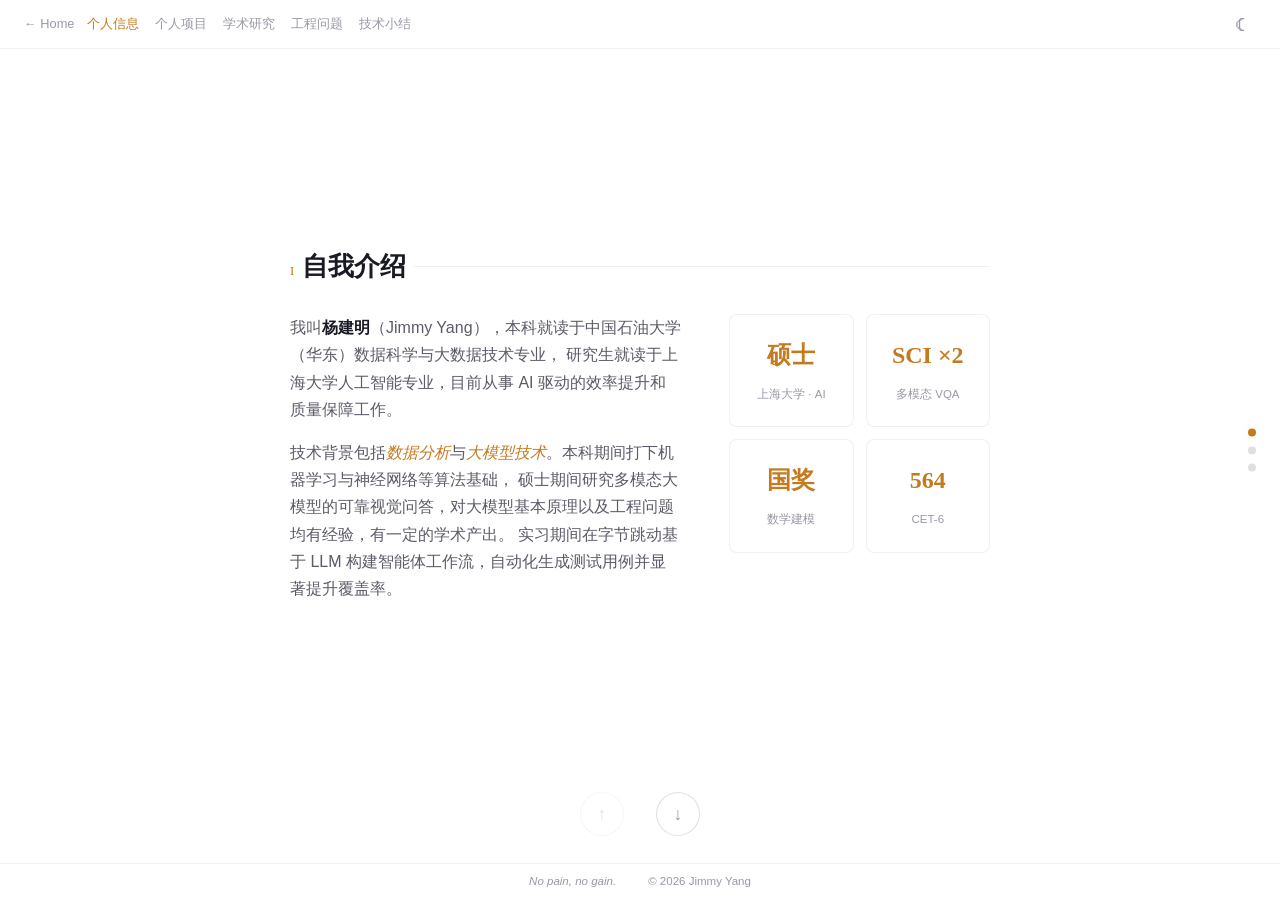
==== commit 94890342: "📝 Restore SCI×2 stat card" ====
--- a/about/index.html
+++ b/about/index.html
@@ -54,8 +54,8 @@
               <span class="stat-label">上海大学 &middot; AI</span>
             </div>
             <div class="stat">
-              <span class="stat-number">学士</span>
-              <span class="stat-label">中国石油大学</span>
+              <span class="stat-number">SCI &times;2</span>
+              <span class="stat-label">多模态 VQA</span>
             </div>
             <div class="stat">
               <span class="stat-number">国奖</span>
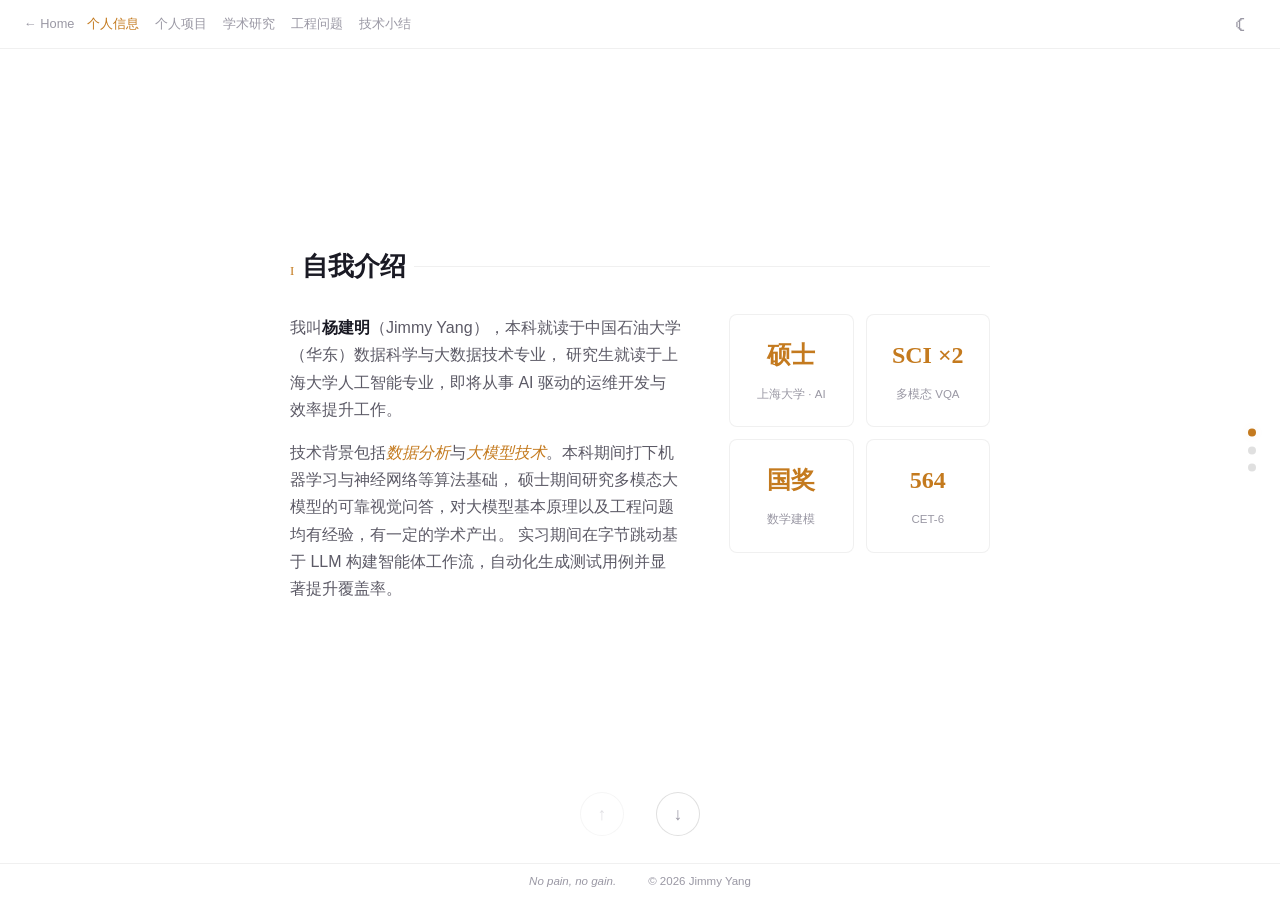
==== commit 97d5b570: "📝 Update role: 测试开发 → 运维开发 (pre-employment reassignment)" ====
--- a/about/index.html
+++ b/about/index.html
@@ -40,7 +40,7 @@
           <div class="about-text">
             <p>
               我叫<strong>杨建明</strong>（Jimmy Yang），本科就读于中国石油大学（华东）数据科学与大数据技术专业，
-              研究生就读于上海大学人工智能专业，目前从事 AI 驱动的效率提升和质量保障工作。
+              研究生就读于上海大学人工智能专业，即将从事 AI 驱动的运维开发与效率提升工作。
             </p>
             <p>
               技术背景包括<em>数据分析</em>与<em>大模型技术</em>。本科期间打下机器学习与神经网络等算法基础，
@@ -83,7 +83,15 @@
               <h3>上海大学 &middot; 人工智能 硕士</h3>
               <p class="timeline-date">2023.09 &mdash; 2026.06</p>
               <p class="timeline-desc">
-                研究方向：面向视觉信息可靠利用的多模态细粒度推理方法研究。
+                研究方向：
+                <span class="research-badge" id="researchBadge">
+                  面向视觉信息可靠利用的多模态细粒度推理方法研究
+                  <span class="research-popover" id="researchPopover">
+                    2024（输入感知端）设计视觉信息搜索框架，显著提升 7B 参数模型高分辨率场景下 VQA 性能，超越 GPT-4V ~20%<br><br>
+                    2025（模型网络层）可视化 MLLM 注意力变化并提出免训练推理时向量操控解码，缓解 4 种模型语言先验幻觉，增益 3-6%<br><br>
+                    2026（输出决策端）强调 SOTA 模型忽视问题可答性而强行推理的问题，对 Qwen3-VL-4B 进行后训练监督微调，提升推理可靠性 ~30%
+                  </span>
+                </span>
               </p>
               <div class="honor-item">"华为杯"第21届中国研究生数学建模竞赛 国家二等奖</div>
             </div>
@@ -110,7 +118,7 @@
           <div class="timeline-item current">
             <div class="timeline-marker"></div>
             <div class="timeline-content">
-              <h3>AI 测试开发</h3>
+              <h3>运维开发</h3>
               <p class="timeline-org">波克网络科技有限公司</p>
               <p class="timeline-date">2026.06 &mdash; 至今</p>
             </div>
@@ -150,6 +158,15 @@
   </footer>
 
   <script src="../script.js"></script>
+  <script>
+    // Research badge click-to-pin
+    const badge = document.getElementById('researchBadge');
+    badge.addEventListener('click', (e) => {
+      e.stopPropagation();
+      badge.classList.toggle('pinned');
+    });
+    document.addEventListener('click', () => badge.classList.remove('pinned'));
+  </script>
   <script>
     const container = document.getElementById('slideContainer');
     const slides = container.querySelectorAll('.slide');
--- a/style.css
+++ b/style.css
@@ -226,9 +226,6 @@
   transform: scale(3.5);
   opacity: 0.12;
 }
-.theme-icon-dark, .theme-icon-light {
-  transition: opacity 0.3s ease;
-}
 [data-theme="dark"] .theme-icon-light { opacity: 0; pointer-events: none; }
 [data-theme="light"] .theme-icon-dark { opacity: 0; pointer-events: none; }
 
@@ -680,9 +677,14 @@
 
 /* Theme toggle inside nav — overrides fixed positioning */
 .global-nav .theme-toggle {
-  position: static;
+  position: relative;
   margin-left: auto;
   flex-shrink: 0;
+  z-index: auto;
+  top: auto; right: auto;
+}
+.global-nav .theme-toggle::after {
+  display: none; /* no ripple needed in nav */
 }
 
 /* Push slide content below nav */
@@ -740,6 +742,69 @@
   box-shadow: 0 0 8px var(--accent-glow);
 }
 
+/* --- Research badge tooltip --------------------------------- */
+.research-badge {
+  position: relative;
+  cursor: pointer;
+  border-bottom: 1px dashed var(--accent);
+  color: var(--text-primary);
+  transition: color 0.2s;
+}
+.research-badge:hover { color: var(--accent); }
+
+.research-popover {
+  position: absolute;
+  left: calc(100% + 1rem);
+  top: 50%;
+  transform: translateY(-50%);
+  width: 320px;
+  padding: 1rem 1.2rem;
+  background: var(--bg-card);
+  border: 1px solid var(--border-strong);
+  border-radius: 8px;
+  font-size: 0.82rem;
+  line-height: 1.7;
+  color: var(--text-secondary);
+  box-shadow: 0 8px 32px rgba(0,0,0,0.3);
+  opacity: 0;
+  visibility: hidden;
+  transition: opacity 0.25s, visibility 0.25s;
+  z-index: 200;
+  pointer-events: none;
+}
+.research-popover::before {
+  content: '';
+  position: absolute;
+  right: 100%;
+  top: 50%;
+  transform: translateY(-50%);
+  border: 6px solid transparent;
+  border-right-color: var(--border-strong);
+}
+.research-badge:hover .research-popover,
+.research-badge.pinned .research-popover {
+  opacity: 1;
+  visibility: visible;
+}
+.research-badge.pinned .research-popover {
+  pointer-events: auto;
+}
+
+@media (max-width: 768px) {
+  .research-popover {
+    left: auto; right: auto;
+    top: calc(100% + 0.5rem);
+    transform: none;
+    width: 260px;
+  }
+  .research-popover::before {
+    right: auto; left: 1rem; top: auto;
+    bottom: 100%;
+    border-right-color: transparent;
+    border-bottom-color: var(--border-strong);
+  }
+}
+
 /* --- Animations -------------------------------------------- */
 @keyframes fadeIn {
   from { opacity: 0; transform: translateY(10px); }
